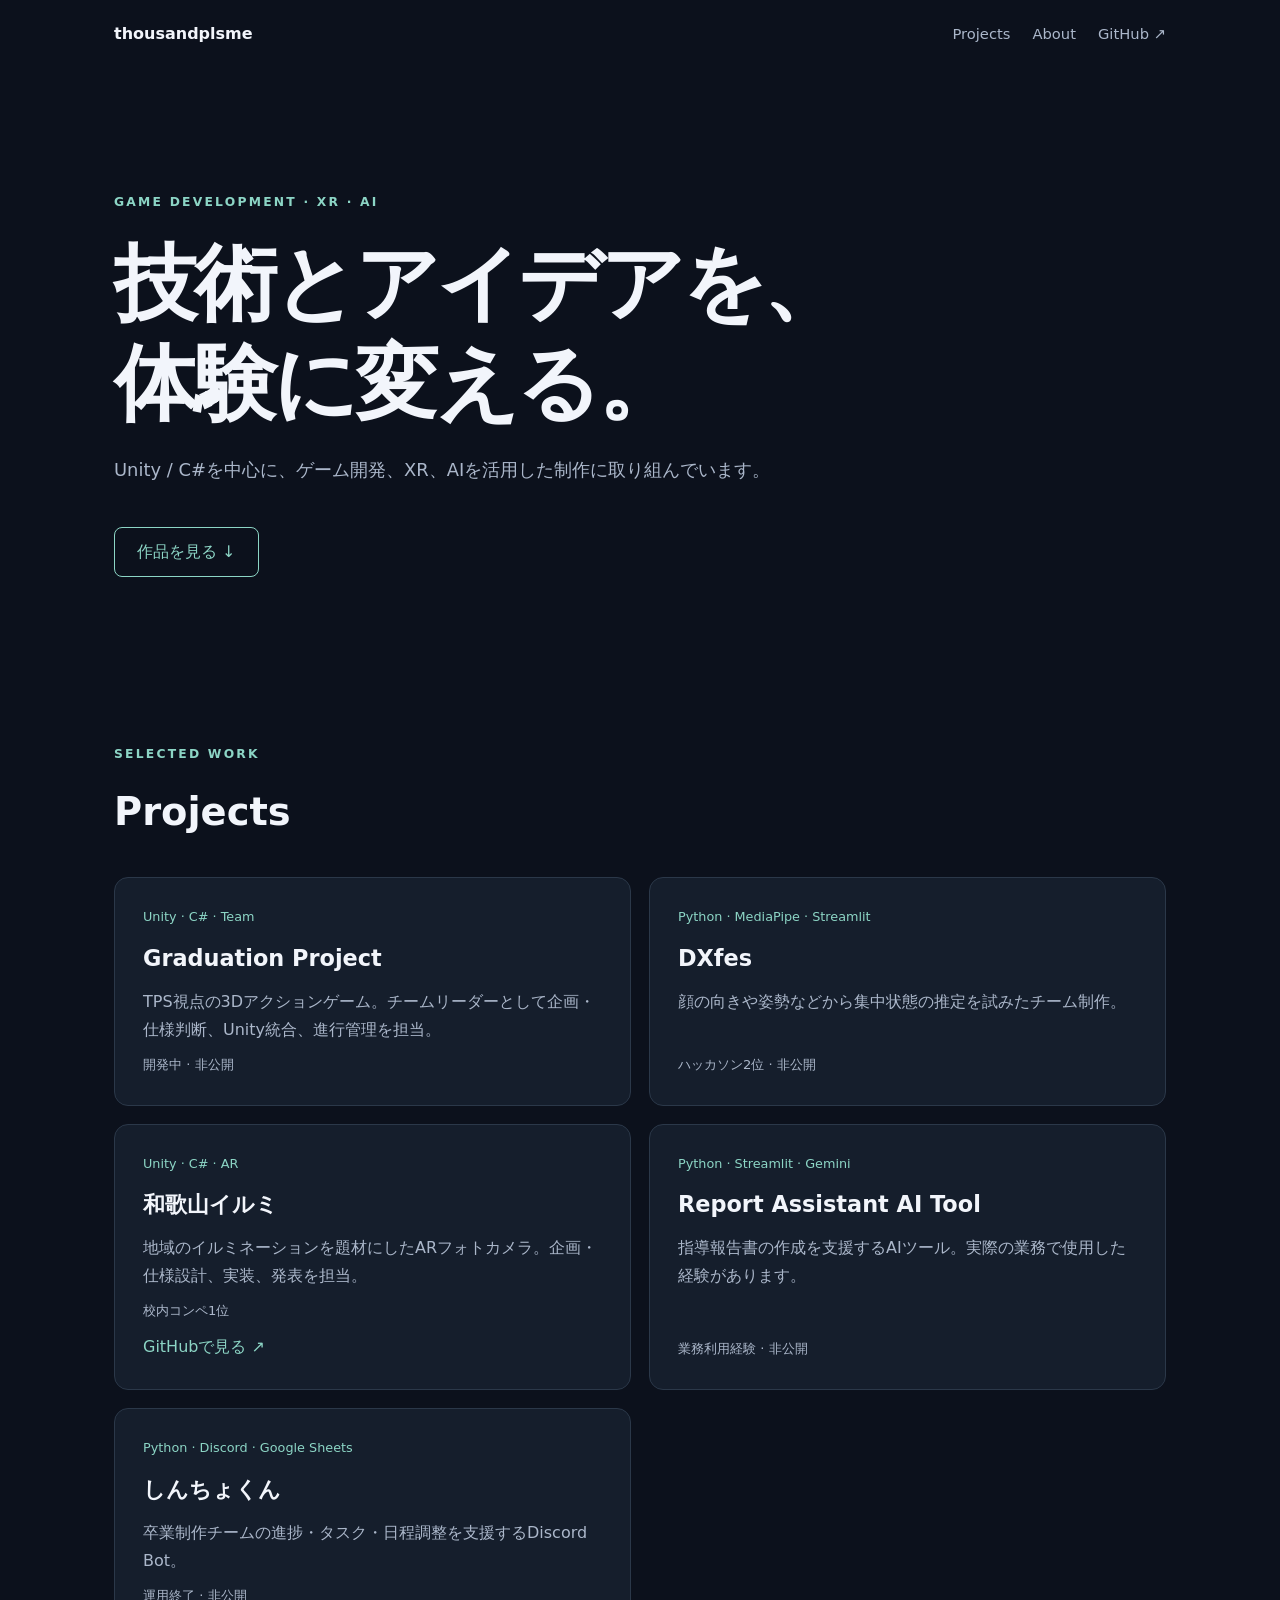
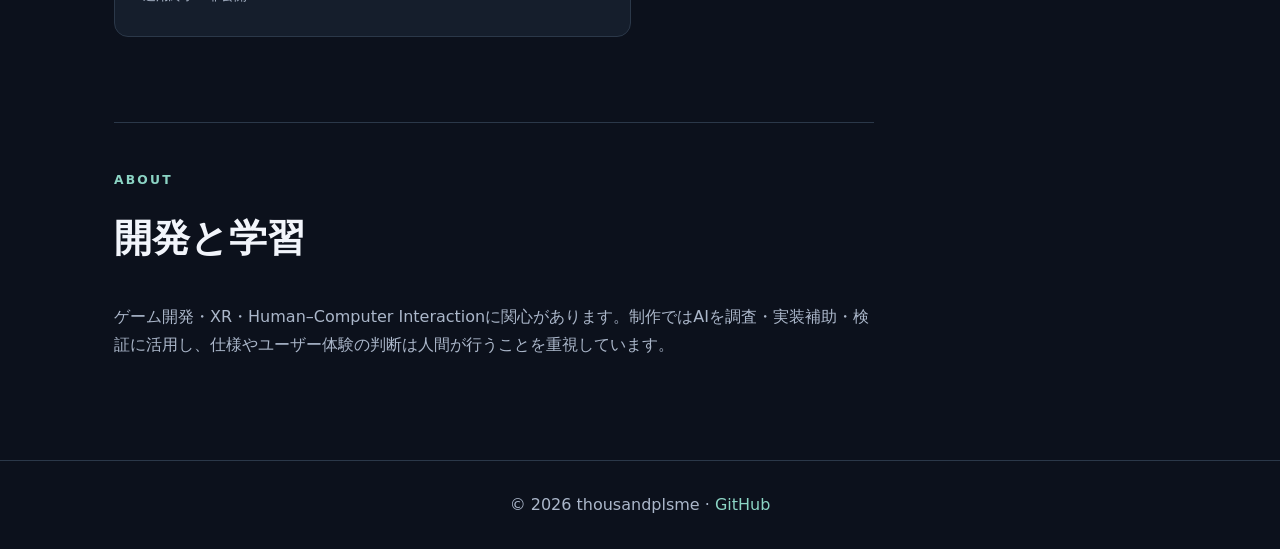
==== index.html @ 691f6f83 "Publish prepared static portfolio" ====
<!doctype html>
<html lang="ja">
<head>
  <meta charset="utf-8">
  <meta name="viewport" content="width=device-width, initial-scale=1">
  <meta name="description" content="thousandplsmeのゲーム開発・XR・AI制作ポートフォリオ">
  <title>thousandplsme | Portfolio</title>
  <link rel="stylesheet" href="assets/style.css">
</head>
<body>
  <header class="site-header"><a class="brand" href="#top">thousandplsme</a><nav aria-label="メインナビゲーション"><a href="#projects">Projects</a><a href="#about">About</a><a href="https://github.com/thousandplsme">GitHub ↗</a></nav></header>
  <main id="top">
    <section class="hero"><p class="eyebrow">GAME DEVELOPMENT · XR · AI</p><h1>技術とアイデアを、<br>体験に変える。</h1><p>Unity / C#を中心に、ゲーム開発、XR、AIを活用した制作に取り組んでいます。</p><a class="primary-link" href="#projects">作品を見る ↓</a></section>
    <section id="projects" class="section"><div class="section-heading"><p class="eyebrow">SELECTED WORK</p><h2>Projects</h2></div><div class="projects">
      <article class="project"><span class="category">Unity · C# · Team</span><h3>Graduation Project</h3><p>TPS視点の3Dアクションゲーム。チームリーダーとして企画・仕様判断、Unity統合、進行管理を担当。</p><span class="state">開発中 · 非公開</span></article>
      <article class="project"><span class="category">Python · MediaPipe · Streamlit</span><h3>DXfes</h3><p>顔の向きや姿勢などから集中状態の推定を試みたチーム制作。</p><span class="state">ハッカソン2位 · 非公開</span></article>
      <article class="project"><span class="category">Unity · C# · AR</span><h3>和歌山イルミ</h3><p>地域のイルミネーションを題材にしたARフォトカメラ。企画・仕様設計、実装、発表を担当。</p><span class="state">校内コンペ1位</span><a href="https://github.com/thousandplsme/AR_illumination">GitHubで見る ↗</a></article>
      <article class="project"><span class="category">Python · Streamlit · Gemini</span><h3>Report Assistant AI Tool</h3><p>指導報告書の作成を支援するAIツール。実際の業務で使用した経験があります。</p><span class="state">業務利用経験 · 非公開</span></article>
      <article class="project"><span class="category">Python · Discord · Google Sheets</span><h3>しんちょくん</h3><p>卒業制作チームの進捗・タスク・日程調整を支援するDiscord Bot。</p><span class="state">運用終了 · 非公開</span></article>
    </div></section>
    <section id="about" class="section about"><p class="eyebrow">ABOUT</p><h2>開発と学習</h2><p>ゲーム開発・XR・Human–Computer Interactionに関心があります。制作ではAIを調査・実装補助・検証に活用し、仕様やユーザー体験の判断は人間が行うことを重視しています。</p></section>
  </main><footer>© 2026 thousandplsme · <a href="https://github.com/thousandplsme">GitHub</a></footer>
</body></html>
---- assets/style.css ----
:root{color-scheme:dark;--bg:#0c111c;--surface:#151e2c;--text:#f2f5fb;--muted:#abb7ca;--accent:#8cd5c5;--line:#2b3849}*{box-sizing:border-box}html{scroll-behavior:smooth}body{margin:0;background:var(--bg);color:var(--text);font-family:system-ui,-apple-system,"Noto Sans JP",sans-serif;line-height:1.75}a{color:var(--accent);text-decoration:none}a:hover{text-decoration:underline}.site-header{max-width:1100px;margin:auto;padding:20px 24px;display:flex;justify-content:space-between;gap:20px;align-items:center}.brand{font-weight:800;color:var(--text)}nav{display:flex;gap:22px;flex-wrap:wrap}nav a{color:var(--muted);font-size:.92rem}main{max-width:1100px;margin:auto;padding:0 24px}.hero{padding:112px 0 120px;max-width:760px}.eyebrow{color:var(--accent);font-size:.77rem;font-weight:700;letter-spacing:.18em}.hero h1{font-size:clamp(2.6rem,7vw,5.2rem);line-height:1.2;letter-spacing:-.04em;margin:20px 0}.hero>p:not(.eyebrow){color:var(--muted);font-size:1.12rem}.primary-link{display:inline-block;border:1px solid var(--accent);border-radius:8px;padding:10px 22px;margin-top:24px}.section{padding:35px 0 85px}.section-heading h2,.about h2{font-size:2.4rem;margin:0 0 32px}.projects{display:grid;grid-template-columns:repeat(2,minmax(0,1fr));gap:18px}.project{background:var(--surface);border:1px solid var(--line);border-radius:14px;padding:28px;display:flex;flex-direction:column;gap:10px}.category{color:var(--accent);font-size:.8rem}.project h3{margin:0;font-size:1.4rem}.project p{color:var(--muted);margin:0;flex:1}.state{font-size:.82rem;color:var(--muted)}.about{border-top:1px solid var(--line);max-width:760px}.about p:not(.eyebrow){color:var(--muted)}footer{border-top:1px solid var(--line);padding:30px 24px;text-align:center;color:var(--muted)}@media(max-width:650px){.site-header{align-items:flex-start;flex-direction:column}nav{gap:16px}.hero{padding:65px 0 75px}.projects{grid-template-columns:1fr}.project{padding:22px}}
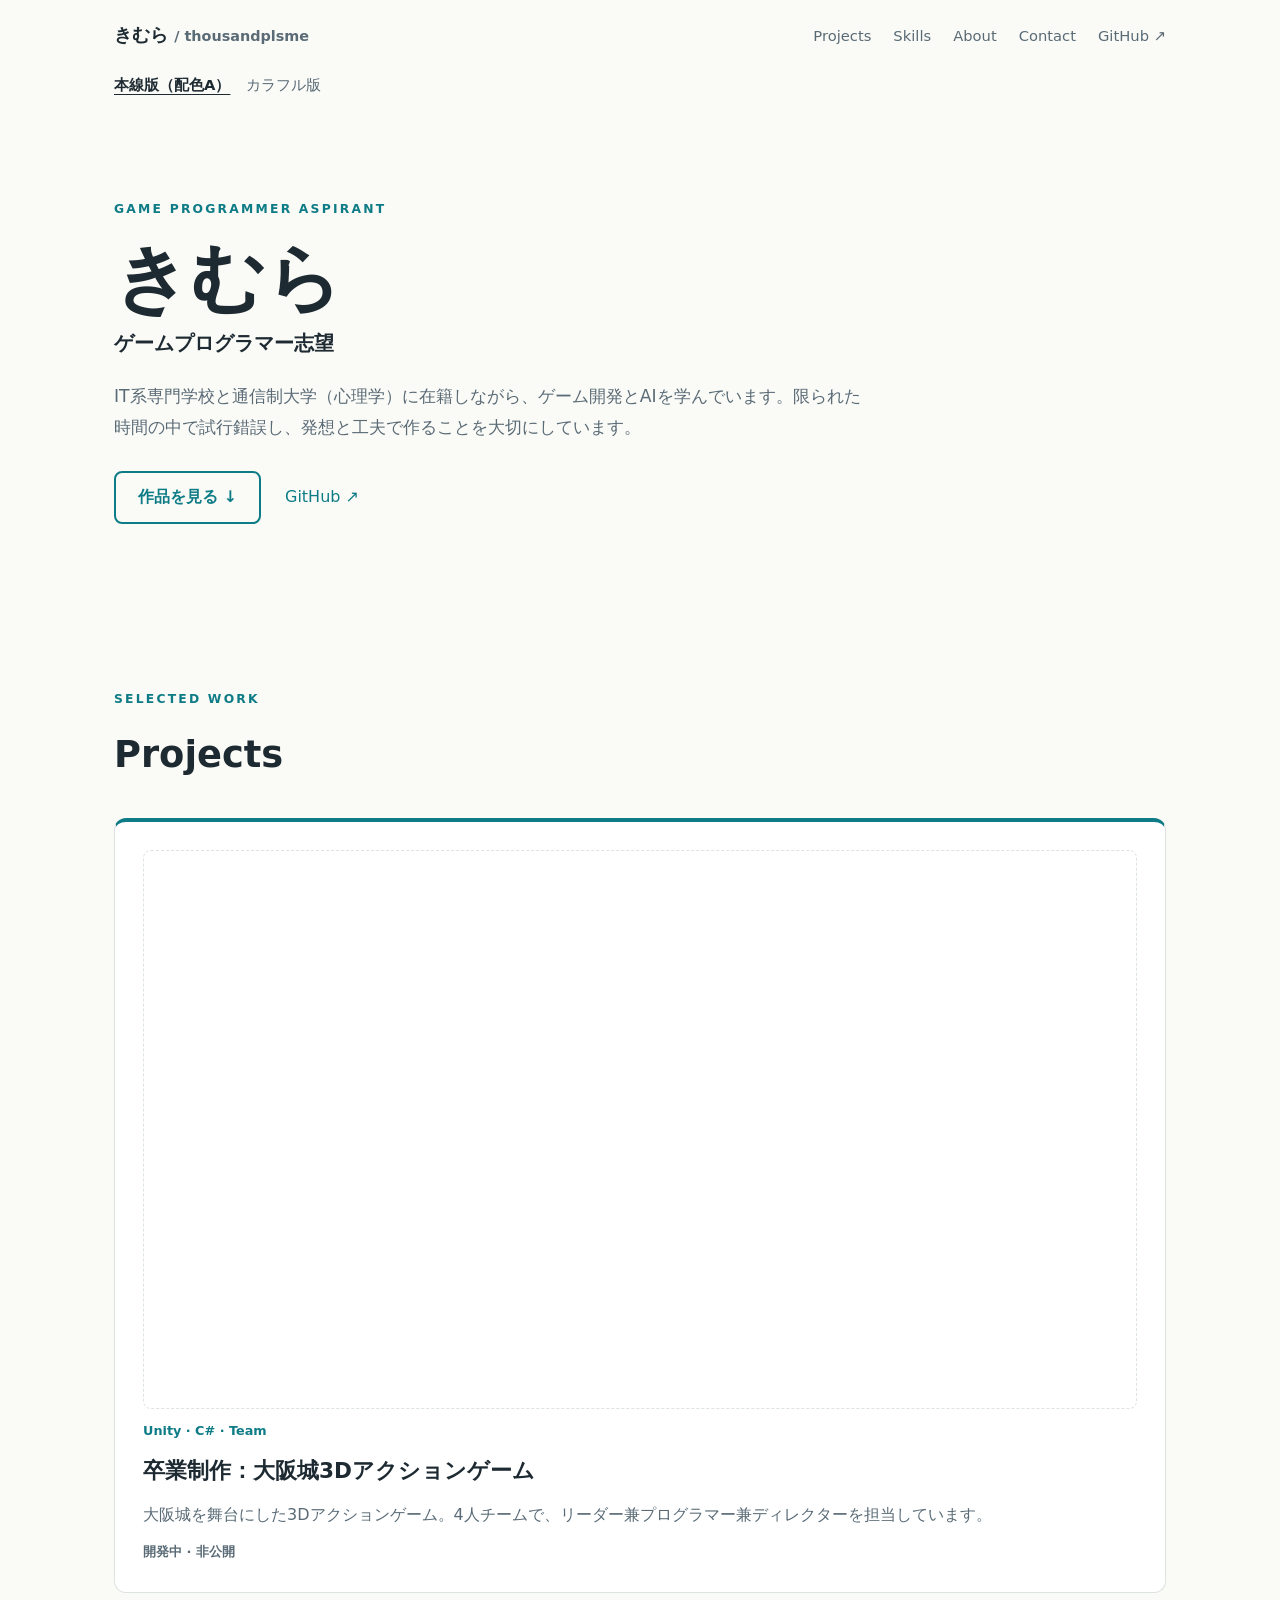
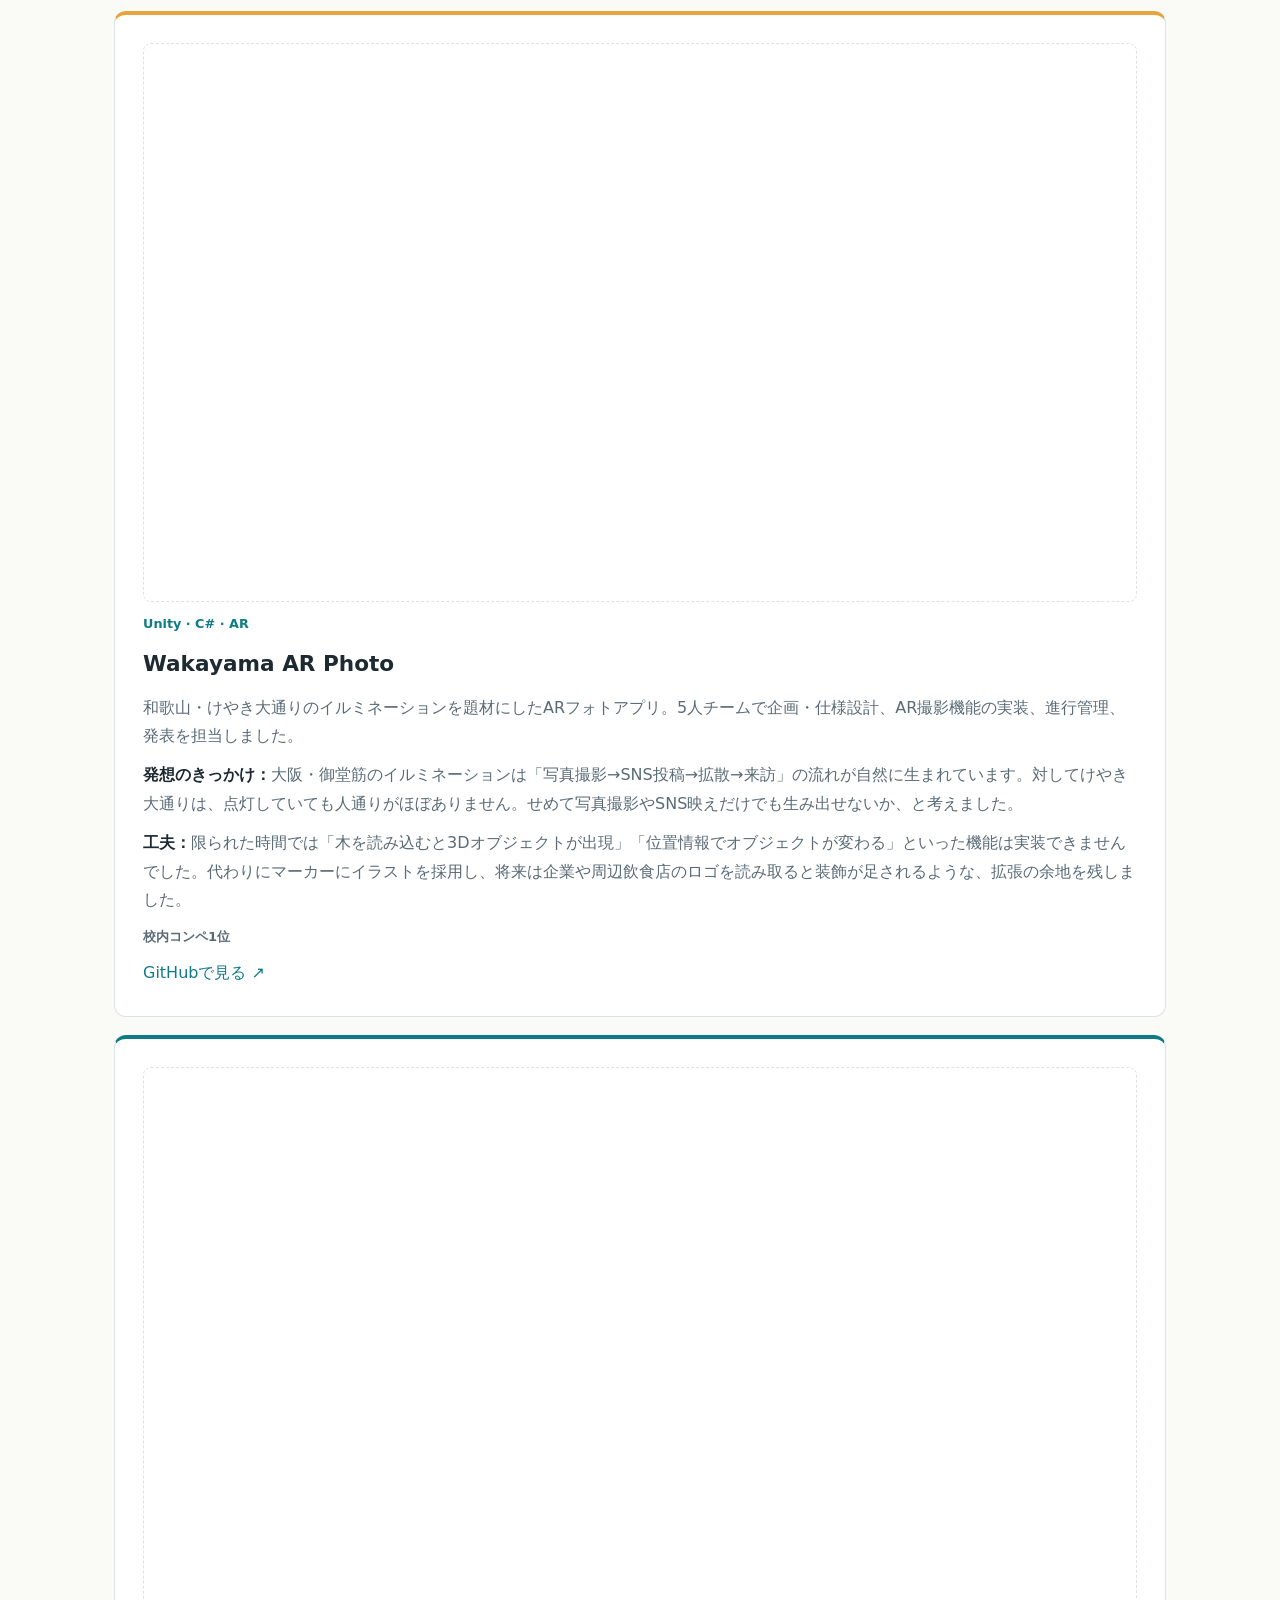
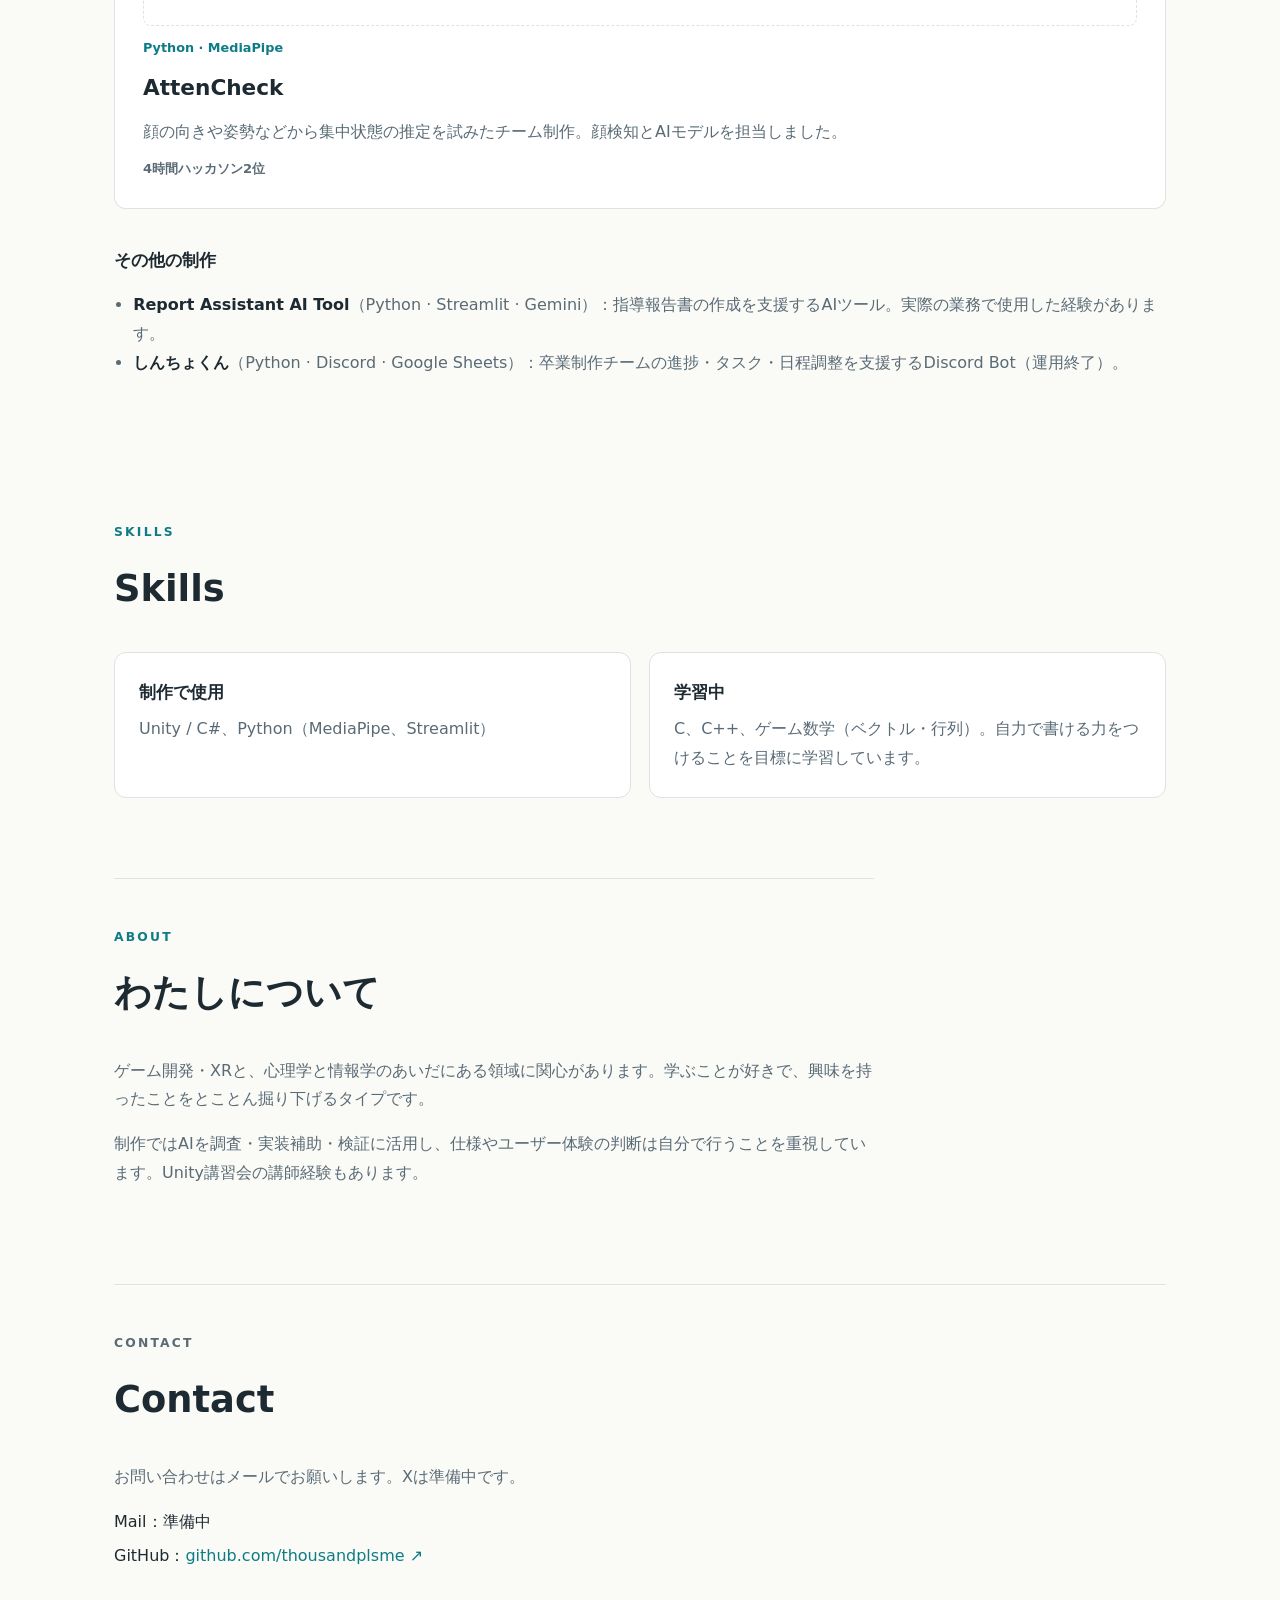
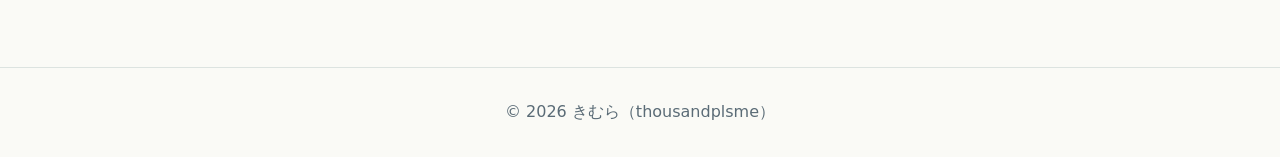
==== commit bb29f551: "Implement approved Kimura portfolio in two color variants" ====
--- a/index.html
+++ b/index.html
@@ -3,21 +3,129 @@
 <head>
   <meta charset="utf-8">
   <meta name="viewport" content="width=device-width, initial-scale=1">
-  <meta name="description" content="thousandplsmeのゲーム開発・XR・AI制作ポートフォリオ">
-  <title>thousandplsme | Portfolio</title>
-  <link rel="stylesheet" href="assets/style.css">
+  <meta name="description" content="きむら（thousandplsme）のポートフォリオ。ゲームプログラマー志望の学生による、ゲーム開発・AR・AIの制作記録。">
+  <meta property="og:title" content="きむら | ゲームプログラマー志望">
+  <meta property="og:description" content="限られた時間の中で試行錯誤し、発想と工夫で作る。ゲーム開発・AR・AIの制作記録。">
+  <meta property="og:type" content="website">
+  <meta property="og:url" content="https://thousandplsme.github.io/">
+  <meta property="og:locale" content="ja_JP">
+  <link rel="canonical" href="https://thousandplsme.github.io/">
+  <title>きむら | ゲームプログラマー志望</title>
+  <link rel="stylesheet" href="style.css">
 </head>
 <body>
-  <header class="site-header"><a class="brand" href="#top">thousandplsme</a><nav aria-label="メインナビゲーション"><a href="#projects">Projects</a><a href="#about">About</a><a href="https://github.com/thousandplsme">GitHub ↗</a></nav></header>
+  <header class="site-header">
+    <!-- Future logo: add an approved logo inside the brand link. -->
+    <a class="brand" href="#top">きむら <span class="brand-id">/ thousandplsme</span></a>
+    <nav aria-label="メインナビゲーション">
+      <a href="#projects">Projects</a>
+      <a href="#skills">Skills</a>
+      <a href="#about">About</a>
+      <a href="#contact">Contact</a>
+      <a href="https://github.com/thousandplsme">GitHub ↗</a>
+    </nav>
+  </header>
+
+
+  <nav class="palette-switch" aria-label="配色を比較">
+    <a href="index.html" aria-current="page">本線版（配色A）</a>
+    <a href="colorful.html">カラフル版</a>
+  </nav>
+
   <main id="top">
-    <section class="hero"><p class="eyebrow">GAME DEVELOPMENT · XR · AI</p><h1>技術とアイデアを、<br>体験に変える。</h1><p>Unity / C#を中心に、ゲーム開発、XR、AIを活用した制作に取り組んでいます。</p><a class="primary-link" href="#projects">作品を見る ↓</a></section>
-    <section id="projects" class="section"><div class="section-heading"><p class="eyebrow">SELECTED WORK</p><h2>Projects</h2></div><div class="projects">
-      <article class="project"><span class="category">Unity · C# · Team</span><h3>Graduation Project</h3><p>TPS視点の3Dアクションゲーム。チームリーダーとして企画・仕様判断、Unity統合、進行管理を担当。</p><span class="state">開発中 · 非公開</span></article>
-      <article class="project"><span class="category">Python · MediaPipe · Streamlit</span><h3>DXfes</h3><p>顔の向きや姿勢などから集中状態の推定を試みたチーム制作。</p><span class="state">ハッカソン2位 · 非公開</span></article>
-      <article class="project"><span class="category">Unity · C# · AR</span><h3>和歌山イルミ</h3><p>地域のイルミネーションを題材にしたARフォトカメラ。企画・仕様設計、実装、発表を担当。</p><span class="state">校内コンペ1位</span><a href="https://github.com/thousandplsme/AR_illumination">GitHubで見る ↗</a></article>
-      <article class="project"><span class="category">Python · Streamlit · Gemini</span><h3>Report Assistant AI Tool</h3><p>指導報告書の作成を支援するAIツール。実際の業務で使用した経験があります。</p><span class="state">業務利用経験 · 非公開</span></article>
-      <article class="project"><span class="category">Python · Discord · Google Sheets</span><h3>しんちょくん</h3><p>卒業制作チームの進捗・タスク・日程調整を支援するDiscord Bot。</p><span class="state">運用終了 · 非公開</span></article>
-    </div></section>
-    <section id="about" class="section about"><p class="eyebrow">ABOUT</p><h2>開発と学習</h2><p>ゲーム開発・XR・Human–Computer Interactionに関心があります。制作ではAIを調査・実装補助・検証に活用し、仕様やユーザー体験の判断は人間が行うことを重視しています。</p></section>
-  </main><footer>© 2026 thousandplsme · <a href="https://github.com/thousandplsme">GitHub</a></footer>
-</body></html>
+    <section class="hero">
+      <p class="eyebrow">GAME PROGRAMMER ASPIRANT</p>
+      <h1>きむら</h1>
+      <p class="hero-role">ゲームプログラマー志望</p>
+      <p class="hero-lead">IT系専門学校と通信制大学（心理学）に在籍しながら、ゲーム開発とAIを学んでいます。限られた時間の中で試行錯誤し、発想と工夫で作ることを大切にしています。</p>
+      <p class="hero-links">
+        <a class="primary-link" href="#projects">作品を見る ↓</a>
+        <a class="text-link" href="https://github.com/thousandplsme">GitHub ↗</a>
+      </p>
+    </section>
+
+    <section id="projects" class="section">
+      <div class="section-heading">
+        <p class="eyebrow">SELECTED WORK</p>
+        <h2>Projects</h2>
+      </div>
+
+      <div class="projects">
+        <article class="project">
+          <!-- Future project image: replace this empty space with the approved image. -->
+          <div class="project-image-slot" aria-hidden="true"></div>
+          <span class="category">Unity · C# · Team</span>
+          <h3>卒業制作：大阪城3Dアクションゲーム</h3>
+          <p>大阪城を舞台にした3Dアクションゲーム。4人チームで、リーダー兼プログラマー兼ディレクターを担当しています。</p>
+          <span class="state">開発中 · 非公開</span>
+        </article>
+
+        <article class="project">
+          <!-- Future project image: replace this empty space with the approved image. -->
+          <div class="project-image-slot" aria-hidden="true"></div>
+          <span class="category">Unity · C# · AR</span>
+          <h3>Wakayama AR Photo</h3>
+          <p>和歌山・けやき大通りのイルミネーションを題材にしたARフォトアプリ。5人チームで企画・仕様設計、AR撮影機能の実装、進行管理、発表を担当しました。</p>
+          <p><strong>発想のきっかけ：</strong>大阪・御堂筋のイルミネーションは「写真撮影→SNS投稿→拡散→来訪」の流れが自然に生まれています。対してけやき大通りは、点灯していても人通りがほぼありません。せめて写真撮影やSNS映えだけでも生み出せないか、と考えました。</p>
+          <p><strong>工夫：</strong>限られた時間では「木を読み込むと3Dオブジェクトが出現」「位置情報でオブジェクトが変わる」といった機能は実装できませんでした。代わりにマーカーにイラストを採用し、将来は企業や周辺飲食店のロゴを読み取ると装飾が足されるような、拡張の余地を残しました。</p>
+          <span class="state">校内コンペ1位</span>
+          <a href="https://github.com/thousandplsme/AR_illumination">GitHubで見る ↗</a>
+        </article>
+
+        <article class="project">
+          <!-- Future project image: replace this empty space with the approved image. -->
+          <div class="project-image-slot" aria-hidden="true"></div>
+          <span class="category">Python · MediaPipe</span>
+          <h3>AttenCheck</h3>
+          <p>顔の向きや姿勢などから集中状態の推定を試みたチーム制作。顔検知とAIモデルを担当しました。</p>
+          <span class="state">4時間ハッカソン2位</span>
+        </article>
+      </div>
+
+      <div class="projects-sub">
+        <h3 class="sub-heading">その他の制作</h3>
+        <ul>
+          <li><strong>Report Assistant AI Tool</strong>（Python · Streamlit · Gemini）：指導報告書の作成を支援するAIツール。実際の業務で使用した経験があります。</li>
+          <li><strong>しんちょくん</strong>（Python · Discord · Google Sheets）：卒業制作チームの進捗・タスク・日程調整を支援するDiscord Bot（運用終了）。</li>
+        </ul>
+      </div>
+    </section>
+
+    <section id="skills" class="section">
+      <div class="section-heading">
+        <p class="eyebrow">SKILLS</p>
+        <h2>Skills</h2>
+      </div>
+      <div class="skills">
+        <div class="skill-group">
+          <h3>制作で使用</h3>
+          <p>Unity / C#、Python（MediaPipe、Streamlit）</p>
+        </div>
+        <div class="skill-group">
+          <h3>学習中</h3>
+          <p>C、C++、ゲーム数学（ベクトル・行列）。自力で書ける力をつけることを目標に学習しています。</p>
+        </div>
+      </div>
+    </section>
+
+    <section id="about" class="section about">
+      <p class="eyebrow">ABOUT</p>
+      <h2>わたしについて</h2>
+      <p>ゲーム開発・XRと、心理学と情報学のあいだにある領域に関心があります。学ぶことが好きで、興味を持ったことをとことん掘り下げるタイプです。</p>
+      <p>制作ではAIを調査・実装補助・検証に活用し、仕様やユーザー体験の判断は自分で行うことを重視しています。Unity講習会の講師経験もあります。</p>
+    </section>
+
+    <section id="contact" class="section contact">
+      <p class="eyebrow">CONTACT</p>
+      <h2>Contact</h2>
+      <p>お問い合わせはメールでお願いします。Xは準備中です。</p>
+      <ul class="contact-list">
+        <li>Mail：準備中</li>
+        <li>GitHub：<a href="https://github.com/thousandplsme">github.com/thousandplsme ↗</a></li>
+      </ul>
+    </section>
+  </main>
+
+  <footer>© 2026 きむら（thousandplsme）</footer>
+</body>
+</html>
--- a/style.css
+++ b/style.css
@@ -0,0 +1,316 @@
+/* ポートフォリオ最小版 v1 — 配色A「明るい研究室」（本線）
+   地：温かみのある白 / 文字：濃い墨色 / 差し色：ティール＋琥珀のみ。グラデーションなし。 */
+
+:root {
+  color-scheme: light;
+  --bg: #FAFAF6;
+  --surface: #FFFFFF;
+  --text: #1E2A32;
+  --muted: #5A6B76;
+  --accent: #0E7C86;
+  --accent-sub: #E8A33D;
+  --line: #DCE3E0;
+}
+
+* {
+  box-sizing: border-box;
+}
+
+html {
+  scroll-behavior: smooth;
+}
+
+body {
+  margin: 0;
+  background: var(--bg);
+  color: var(--text);
+  font-family: system-ui, -apple-system, "Noto Sans JP", sans-serif;
+  line-height: 1.8;
+}
+
+a {
+  color: var(--accent);
+  text-decoration: none;
+}
+
+a:hover {
+  text-decoration: underline;
+}
+
+/* ヘッダー */
+.site-header {
+  max-width: 1100px;
+  margin: auto;
+  padding: 20px 24px;
+  display: flex;
+  justify-content: space-between;
+  gap: 20px;
+  align-items: center;
+}
+
+.brand {
+  font-weight: 800;
+  color: var(--text);
+  font-size: 1.1rem;
+}
+
+.brand-id {
+  color: var(--muted);
+  font-weight: 600;
+  font-size: 0.9rem;
+}
+
+nav {
+  display: flex;
+  gap: 22px;
+  flex-wrap: wrap;
+}
+
+nav a {
+  color: var(--muted);
+  font-size: 0.92rem;
+}
+
+/* レイアウト */
+main {
+  max-width: 1100px;
+  margin: auto;
+  padding: 0 24px;
+}
+
+.section {
+  padding: 35px 0 80px;
+}
+
+/* ヒーロー */
+.hero {
+  padding: 88px 0 100px;
+  max-width: 760px;
+}
+
+.eyebrow {
+  color: var(--accent);
+  font-size: 0.77rem;
+  font-weight: 700;
+  letter-spacing: 0.18em;
+}
+
+.hero h1 {
+  font-size: clamp(2.8rem, 7vw, 4.6rem);
+  line-height: 1.15;
+  margin: 16px 0 4px;
+}
+
+.hero-role {
+  font-size: 1.25rem;
+  font-weight: 700;
+  margin: 0 0 20px;
+}
+
+.hero-lead {
+  color: var(--muted);
+  font-size: 1.08rem;
+}
+
+.hero-links {
+  display: flex;
+  gap: 24px;
+  align-items: center;
+  margin-top: 28px;
+}
+
+.primary-link {
+  display: inline-block;
+  border: 2px solid var(--accent);
+  border-radius: 8px;
+  padding: 10px 22px;
+  font-weight: 700;
+}
+
+/* 作品 */
+.section-heading h2,
+.about h2,
+.contact h2 {
+  font-size: 2.3rem;
+  margin: 0 0 30px;
+}
+
+.projects {
+  display: grid;
+  grid-template-columns: 1fr;
+  gap: 18px;
+}
+
+.project {
+  background: var(--surface);
+  border: 1px solid var(--line);
+  border-top: 4px solid var(--accent);
+  border-radius: 12px;
+  padding: 28px;
+  display: flex;
+  flex-direction: column;
+  gap: 10px;
+}
+
+.project:nth-child(2) {
+  border-top-color: var(--accent-sub);
+}
+
+.category {
+  color: var(--accent);
+  font-size: 0.8rem;
+  font-weight: 700;
+}
+
+.project h3 {
+  margin: 0;
+  font-size: 1.35rem;
+}
+
+.project p {
+  color: var(--muted);
+  margin: 0;
+}
+
+.project p strong {
+  color: var(--text);
+}
+
+.state {
+  font-size: 0.82rem;
+  color: var(--muted);
+  font-weight: 700;
+}
+
+.projects-sub {
+  margin-top: 36px;
+}
+
+.sub-heading {
+  font-size: 1.05rem;
+  margin: 0 0 10px;
+}
+
+.projects-sub ul {
+  color: var(--muted);
+  padding-left: 1.2em;
+}
+
+.projects-sub strong {
+  color: var(--text);
+}
+
+/* スキル */
+.skills {
+  display: grid;
+  grid-template-columns: repeat(2, minmax(0, 1fr));
+  gap: 18px;
+}
+
+.skill-group {
+  background: var(--surface);
+  border: 1px solid var(--line);
+  border-radius: 12px;
+  padding: 24px;
+}
+
+.skill-group h3 {
+  margin: 0 0 8px;
+  font-size: 1.05rem;
+}
+
+.skill-group p {
+  color: var(--muted);
+  margin: 0;
+}
+
+/* About / Contact */
+.about {
+  border-top: 1px solid var(--line);
+  max-width: 760px;
+}
+
+.about p:not(.eyebrow) {
+  color: var(--muted);
+}
+
+.contact {
+  border-top: 1px solid var(--line);
+}
+
+.contact p {
+  color: var(--muted);
+}
+
+.contact-list {
+  list-style: none;
+  padding: 0;
+}
+
+.contact-list li {
+  margin: 6px 0;
+}
+
+/* フッター */
+footer {
+  border-top: 1px solid var(--line);
+  padding: 30px 24px;
+  text-align: center;
+  color: var(--muted);
+}
+
+/* スマホ */
+@media (max-width: 650px) {
+  .site-header {
+    align-items: flex-start;
+    flex-direction: column;
+  }
+
+  nav {
+    gap: 16px;
+  }
+
+  .hero {
+    padding: 56px 0 64px;
+  }
+
+  .skills {
+    grid-template-columns: 1fr;
+  }
+
+  .project {
+    padding: 22px;
+  }
+}
+
+
+/* Integration: comparison navigation, future image space, and narrow-screen safety.
+   Approved colors, typography, layout rules and copy above remain unchanged. */
+.palette-switch {
+  max-width: 1100px;
+  margin: auto;
+  padding: 0 24px;
+  gap: 16px;
+}
+.palette-switch a[aria-current="page"] {
+  color: var(--text);
+  font-weight: 700;
+  text-decoration: underline;
+  text-underline-offset: 0.25em;
+}
+.project-image-slot {
+  width: 100%;
+  aspect-ratio: 16 / 9;
+  border: 1px dashed var(--line);
+  border-radius: 8px;
+}
+body { overflow-wrap: anywhere; }
+.site-header > *, .hero-links > * { min-width: 0; }
+.hero-links { flex-wrap: wrap; }
+a:focus-visible {
+  outline: 2px solid var(--accent);
+  outline-offset: 4px;
+}
+@media (prefers-reduced-motion: reduce) {
+  html { scroll-behavior: auto; }
+}
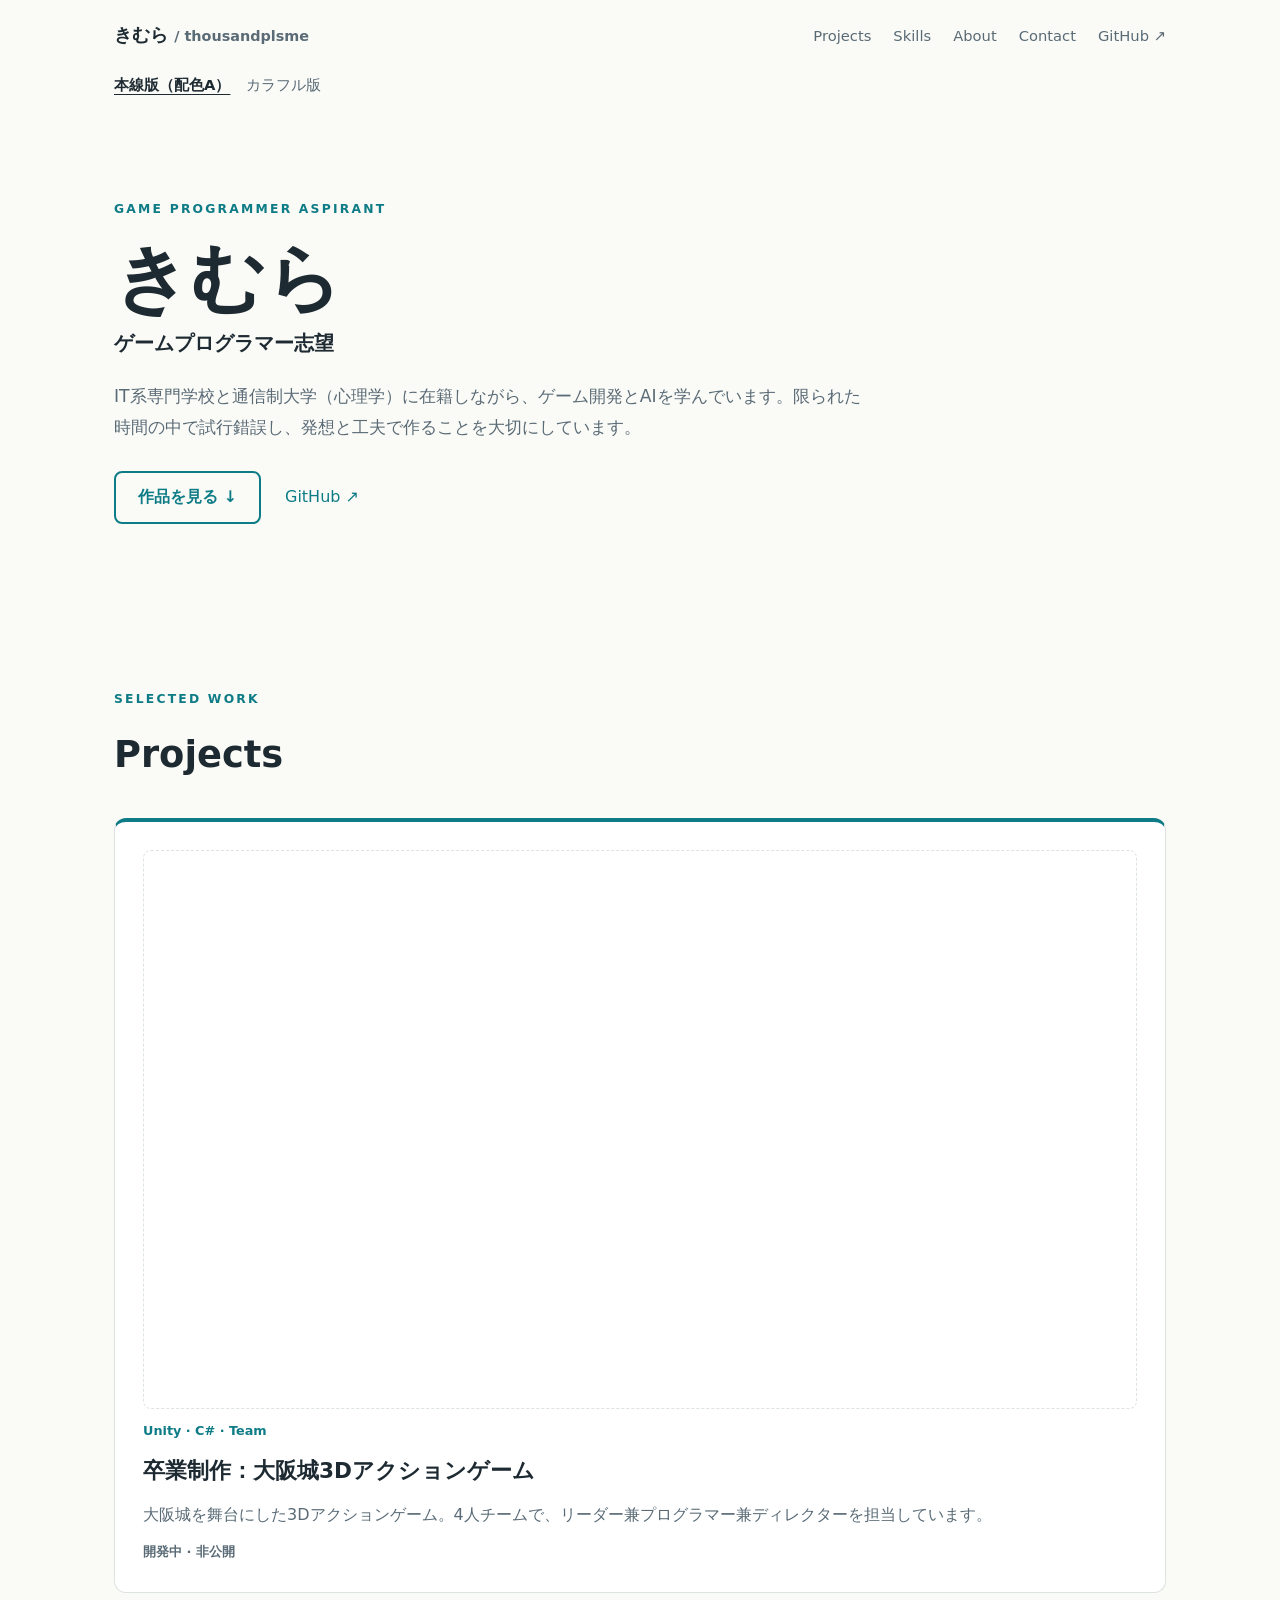
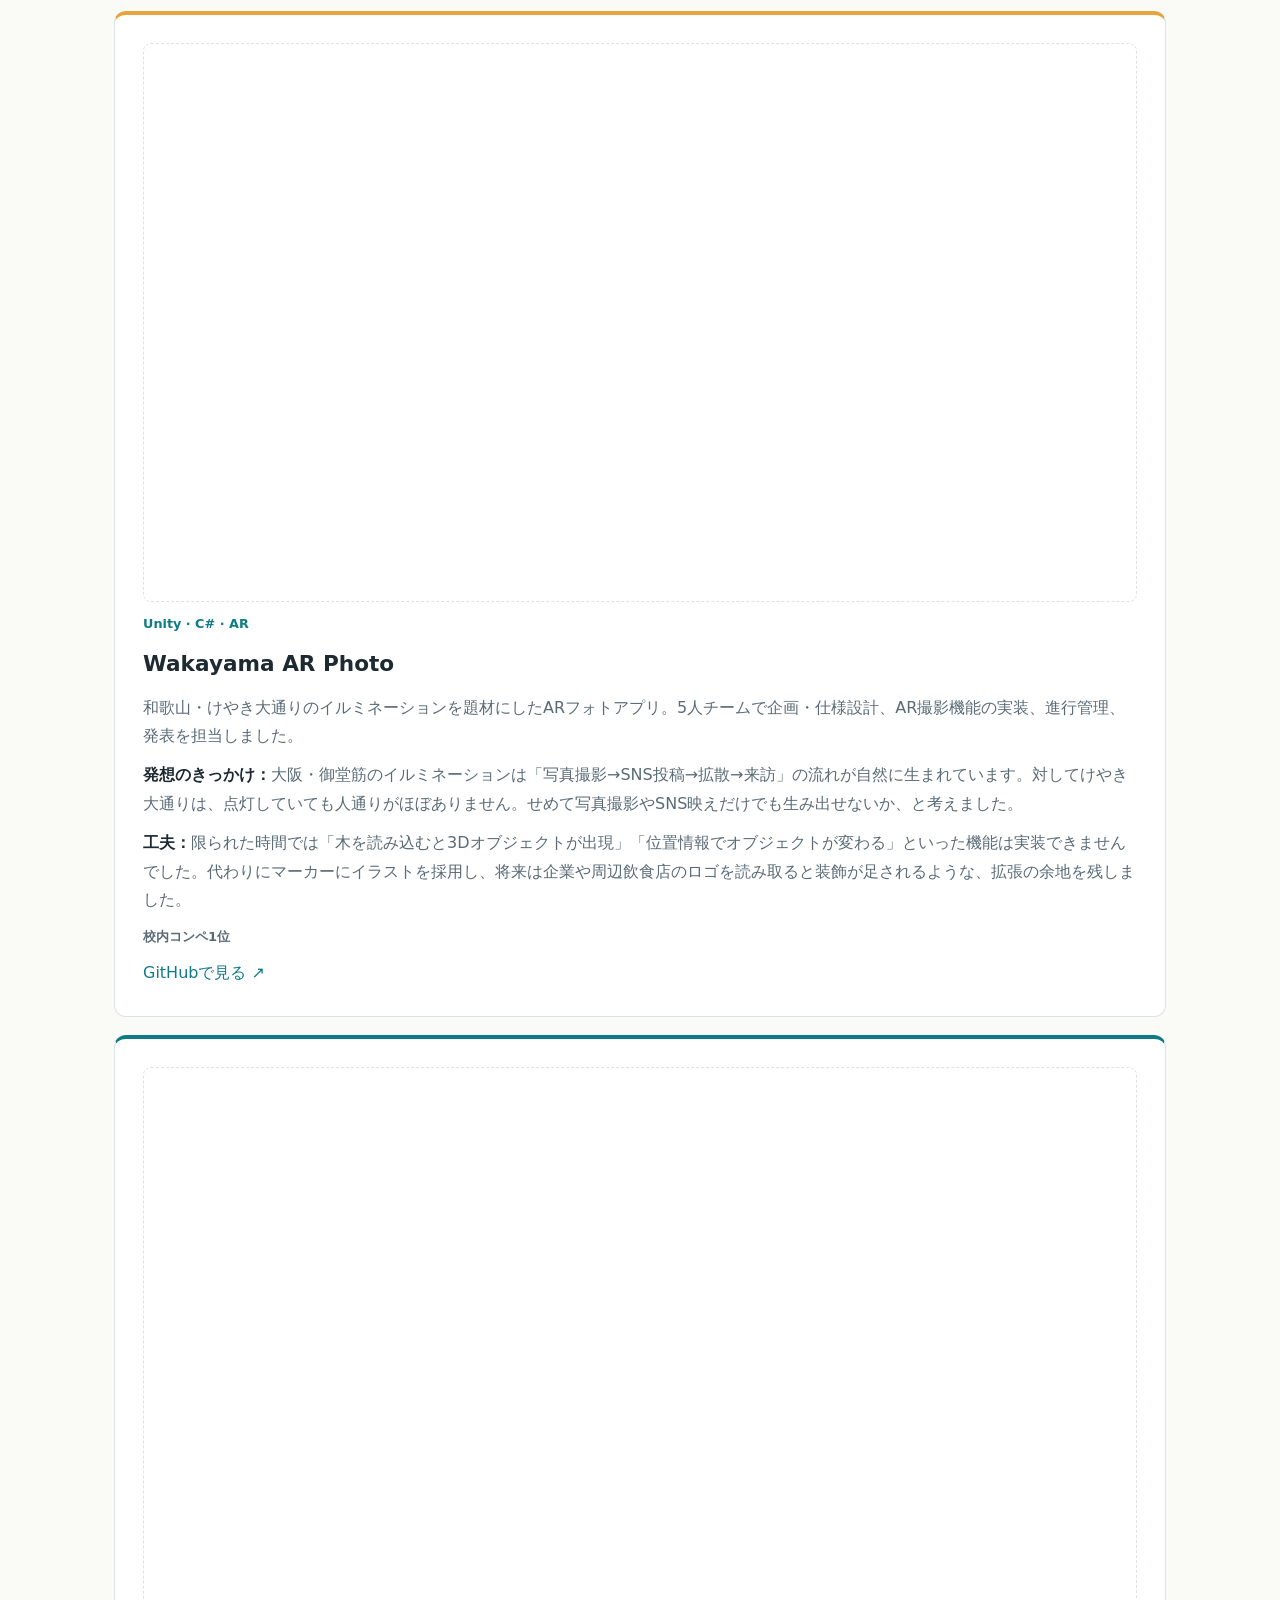
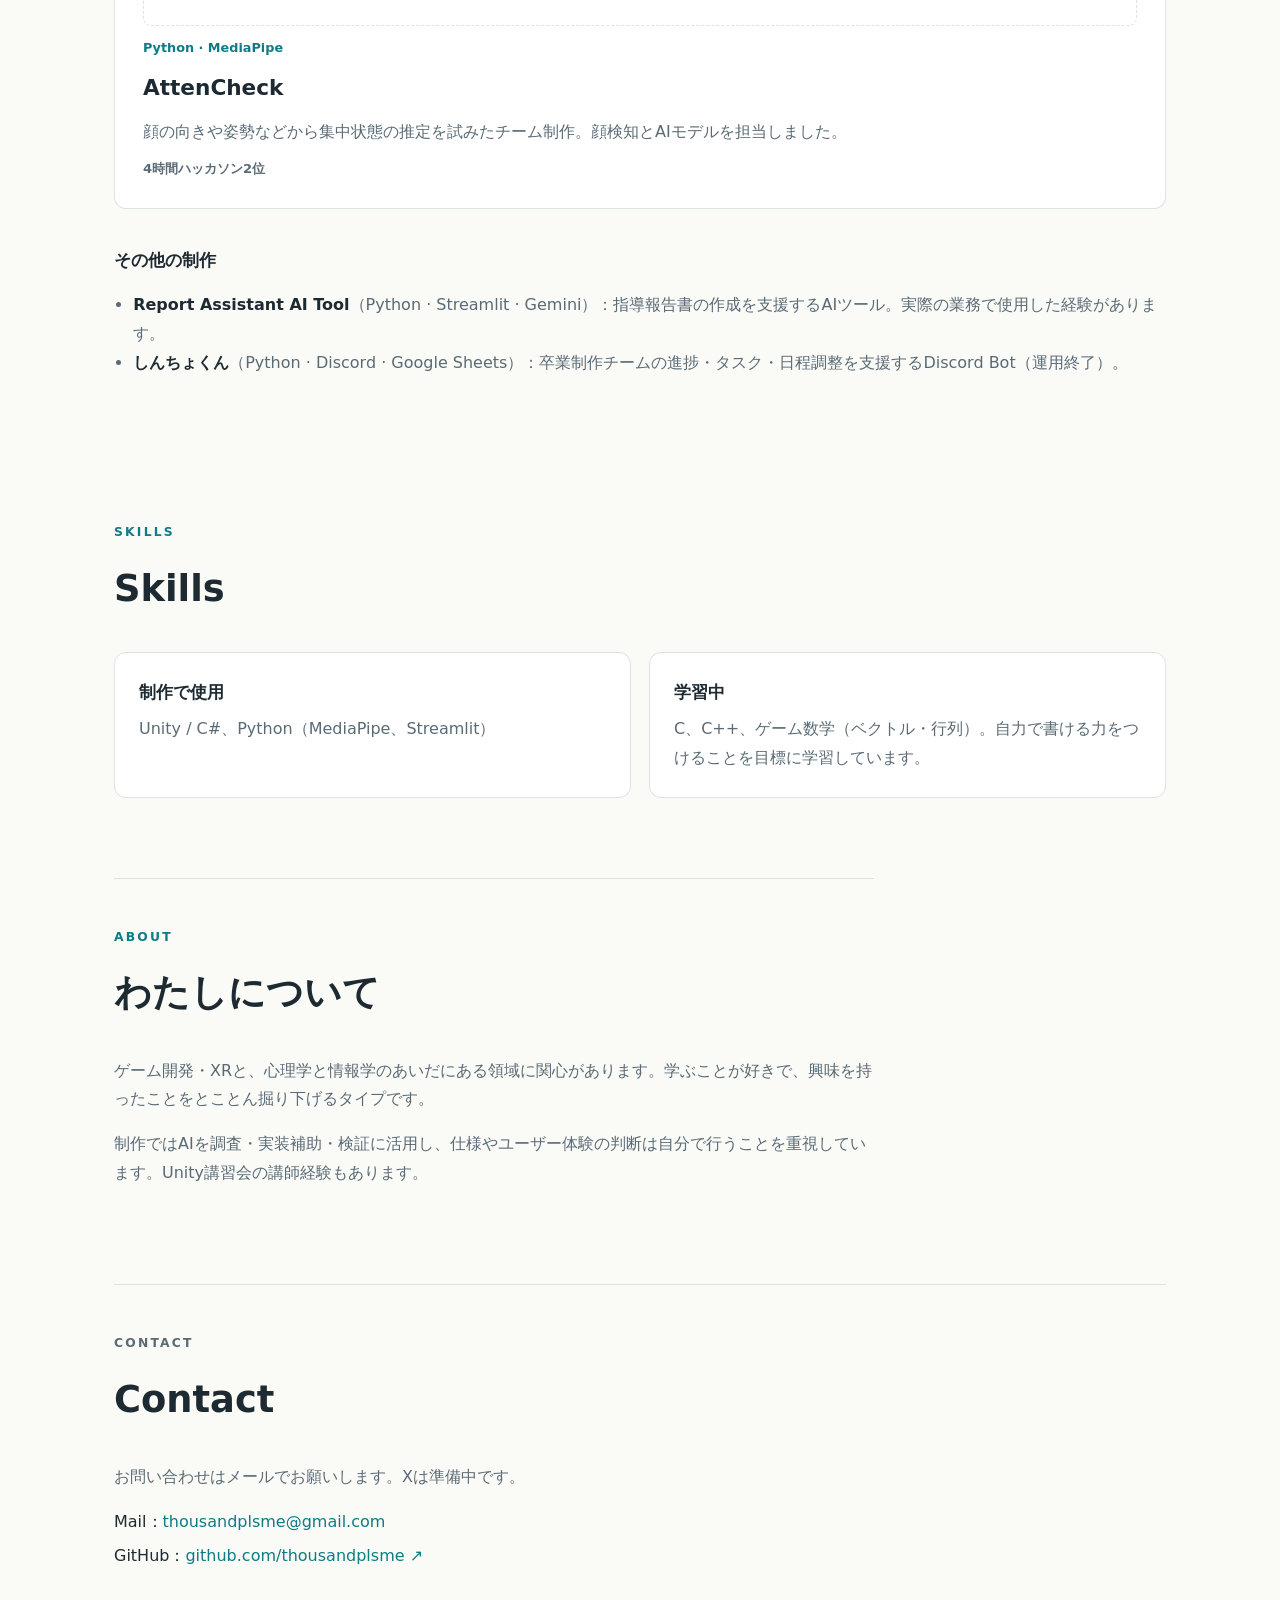
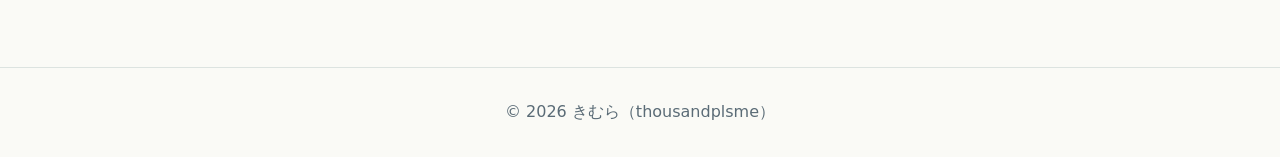
==== commit cb83e335: "Restore contact email and add CSS portfolio motion" ====
--- a/index.html
+++ b/index.html
@@ -8,6 +8,7 @@
   <meta property="og:description" content="限られた時間の中で試行錯誤し、発想と工夫で作る。ゲーム開発・AR・AIの制作記録。">
   <meta property="og:type" content="website">
   <meta property="og:url" content="https://thousandplsme.github.io/">
+  <!-- Future OGP image: <meta property="og:image" content="https://thousandplsme.github.io/assets/ogp.png"> -->
   <meta property="og:locale" content="ja_JP">
   <link rel="canonical" href="https://thousandplsme.github.io/">
   <title>きむら | ゲームプログラマー志望</title>
@@ -120,7 +121,7 @@
       <h2>Contact</h2>
       <p>お問い合わせはメールでお願いします。Xは準備中です。</p>
       <ul class="contact-list">
-        <li>Mail：準備中</li>
+        <li>Mail：<a href="mailto:thousandplsme@gmail.com">thousandplsme@gmail.com</a></li>
         <li>GitHub：<a href="https://github.com/thousandplsme">github.com/thousandplsme ↗</a></li>
       </ul>
     </section>
--- a/style.css
+++ b/style.css
@@ -314,3 +314,45 @@
 @media (prefers-reduced-motion: reduce) {
   html { scroll-behavior: auto; }
 }
+
+@media (prefers-reduced-motion: no-preference) and (hover: hover) and (pointer: fine) {
+  .project {
+    transition: transform 160ms ease-out;
+  }
+
+  .project:hover {
+    transform: translateY(-3px);
+  }
+}
+
+@keyframes section-fade-in {
+  from { opacity: 0.45; }
+  to { opacity: 1; }
+}
+
+@media (prefers-reduced-motion: no-preference) {
+  @supports (animation-timeline: view()) and (animation-range: entry 0% entry 25%) {
+    main > .section:not(:target):not(:focus-within) {
+      animation: section-fade-in 1ms linear both;
+      animation-timeline: view();
+      animation-range: entry 0% entry 25%;
+    }
+  }
+}
+
+/* Cross-fade between the two palette pages. Both documents opt in. */
+@view-transition {
+  navigation: auto;
+}
+
+::view-transition-old(root),
+::view-transition-new(root) {
+  animation-duration: 180ms;
+}
+
+@media (prefers-reduced-motion: reduce) {
+  ::view-transition-old(root),
+  ::view-transition-new(root) {
+    animation: none;
+  }
+}
